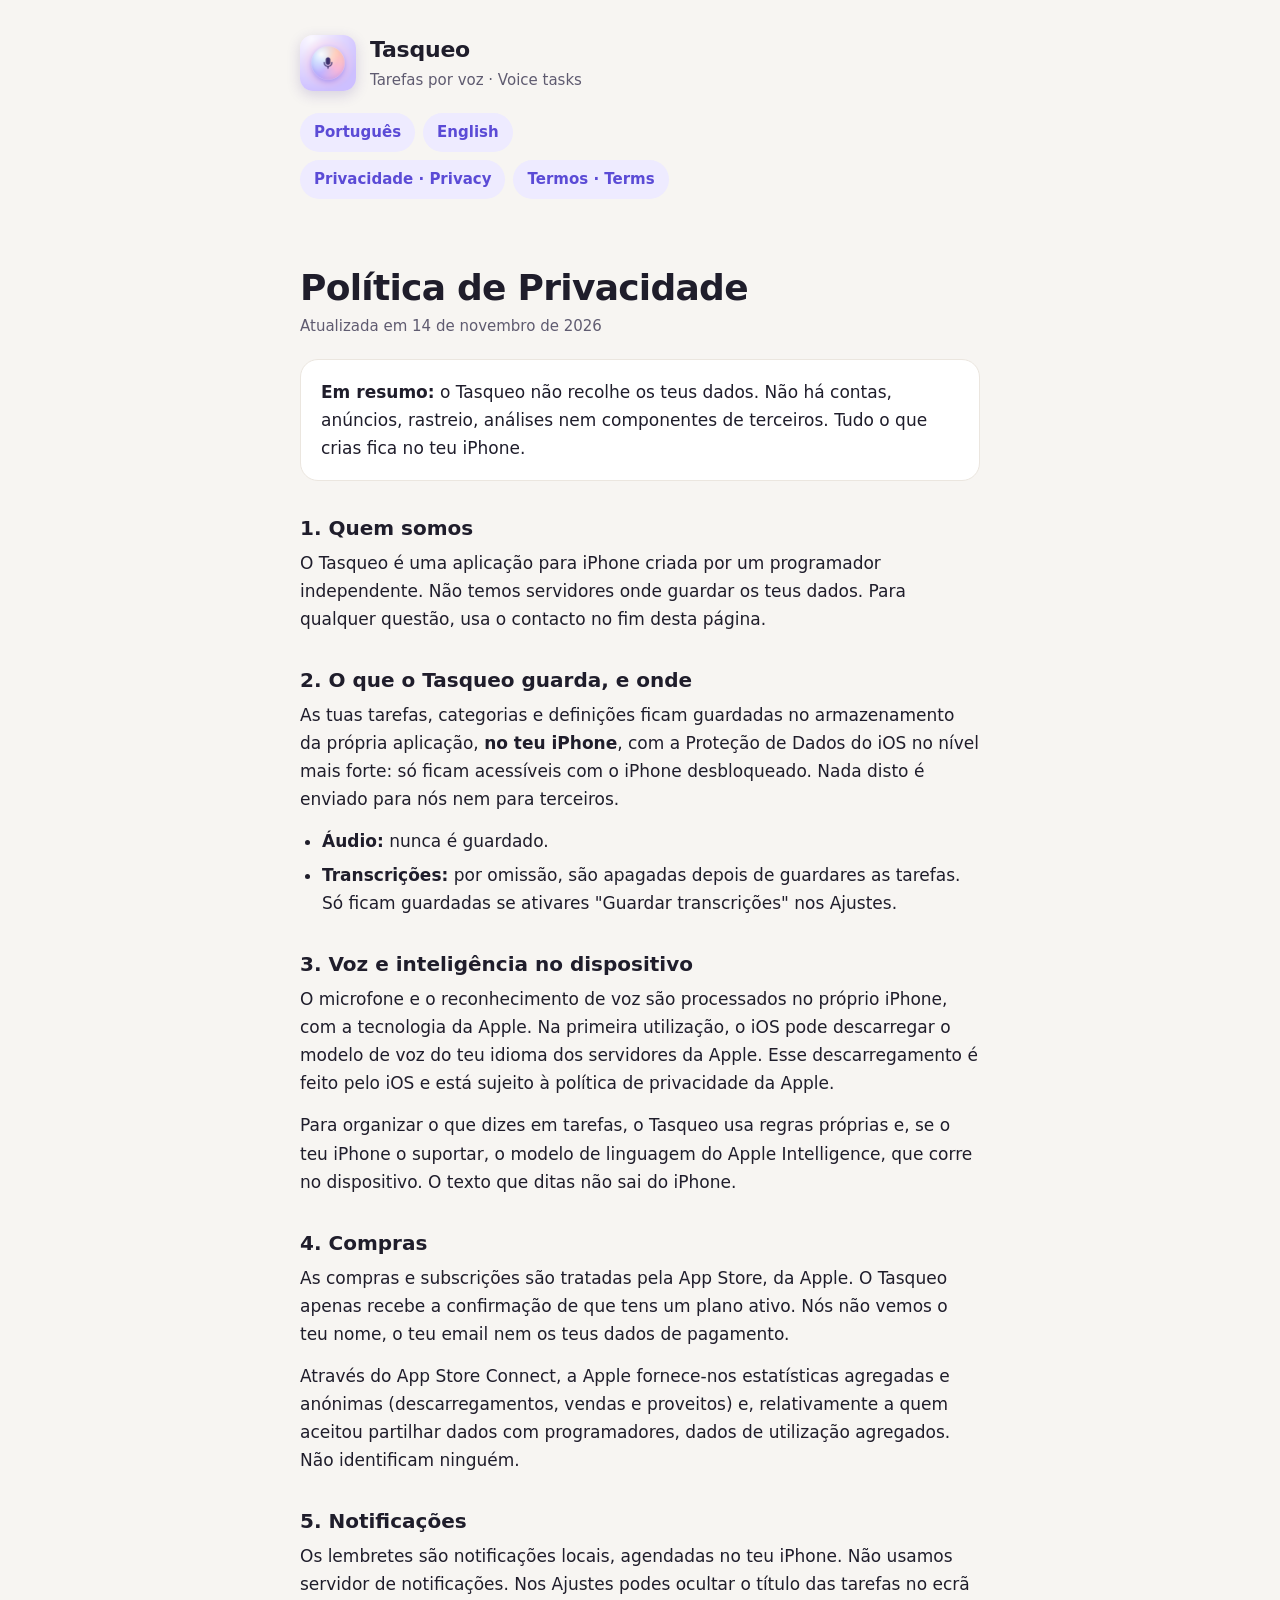
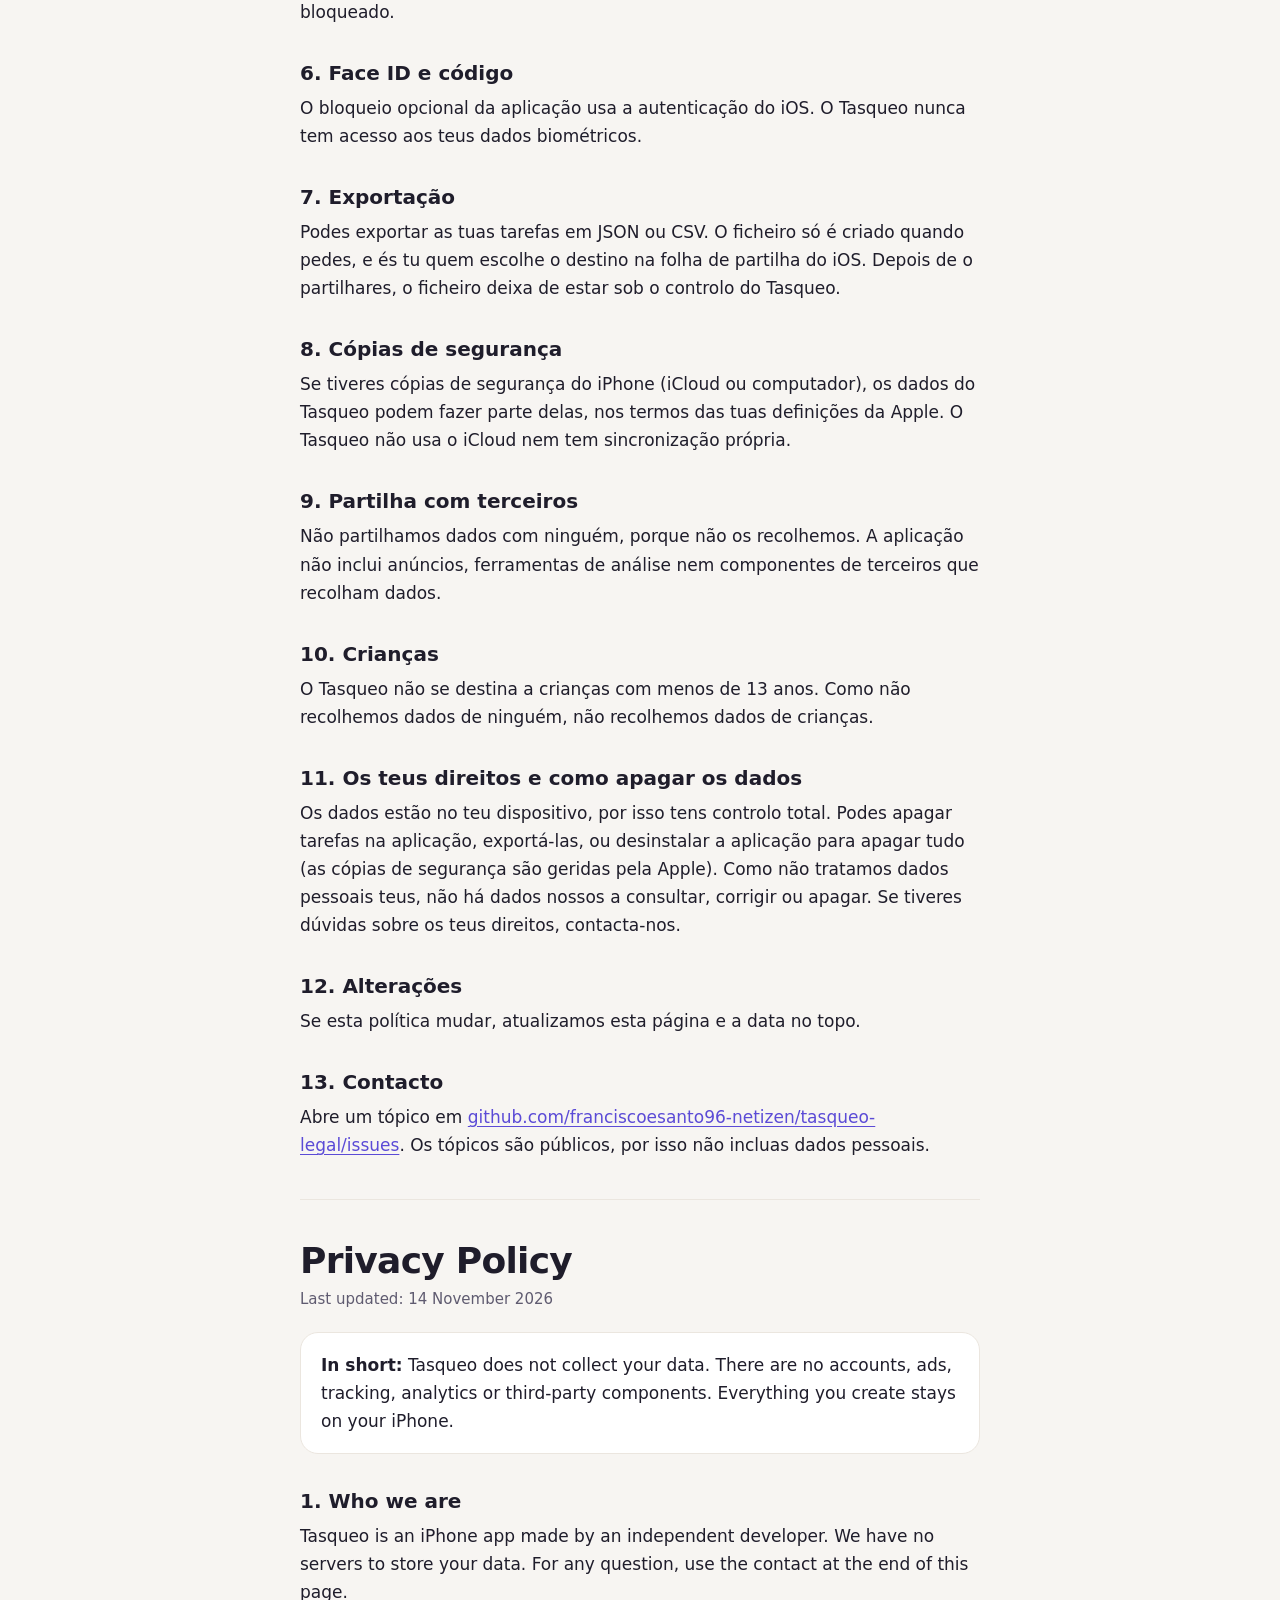
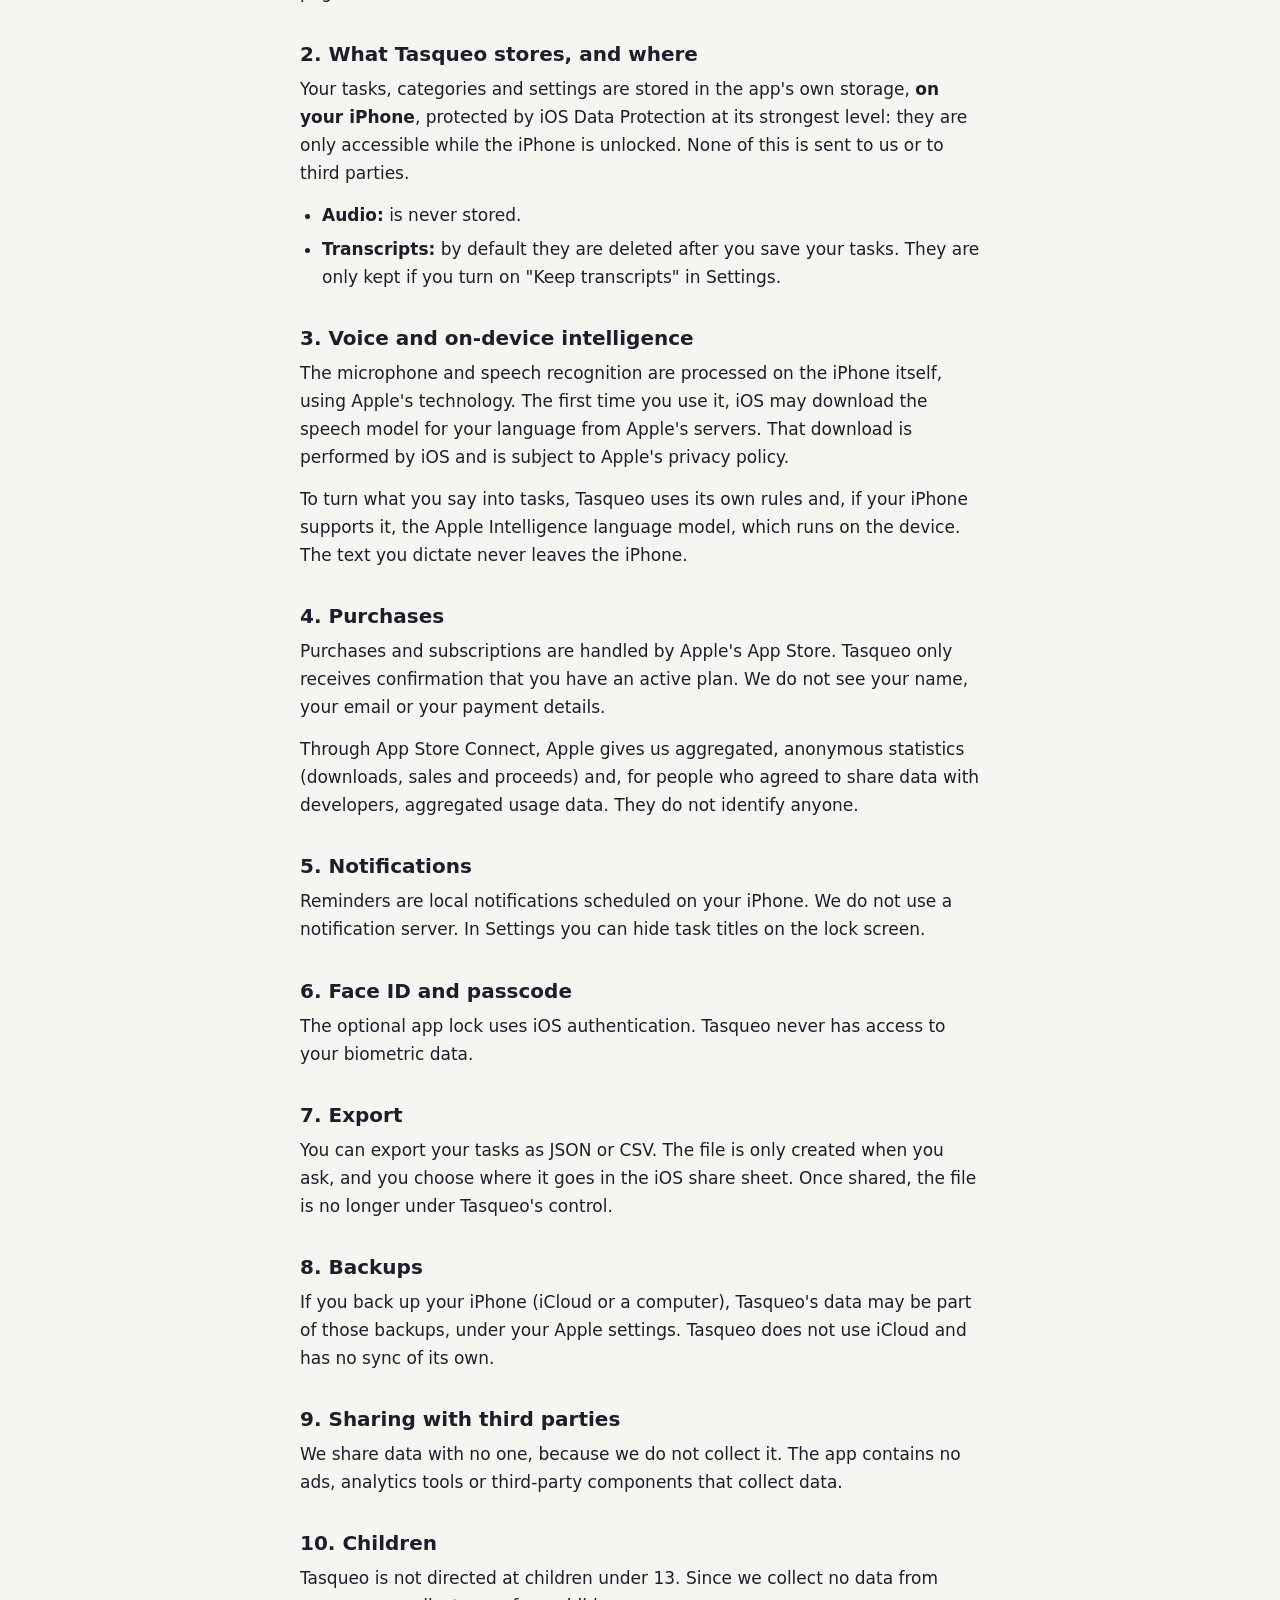
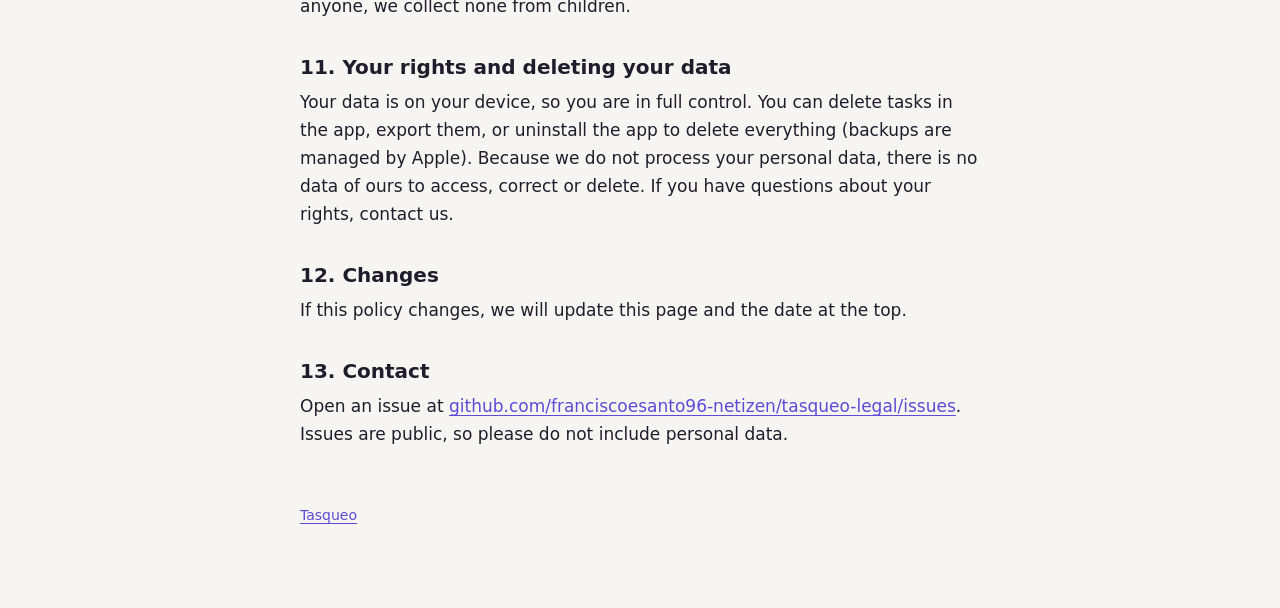
==== privacy.html @ 2ffd13c2 "Páginas legais do Tasqueo: privacidade e termos (pt e en) - privacy.html: política de privacidade fi" ====
<!doctype html>
<html lang="pt-PT">
<head>
<meta charset="utf-8">
<meta name="viewport" content="width=device-width, initial-scale=1, viewport-fit=cover">
<title>Política de Privacidade · Privacy Policy · Tasqueo</title>
<meta name="description" content="Política de Privacidade do Tasqueo. O Tasqueo não recolhe os teus dados: tudo fica no teu iPhone.">
<link rel="icon" href="icon.png">
<link rel="apple-touch-icon" href="apple-touch-icon.png">
<link rel="stylesheet" href="style.css">
</head>
<body>
<div class="wrap">
  <div class="site-head">
    <img src="icon.png" alt="" width="56" height="56">
    <div><div class="name">Tasqueo</div><div class="sub">Tarefas por voz · Voice tasks</div></div>
  </div>
  <nav class="langs" aria-label="Idioma / Language"><a href="#pt" hreflang="pt-PT">Português</a><a href="#en" hreflang="en">English</a></nav>
  <nav class="pages" aria-label="Páginas / Pages"><a href="privacy.html" aria-current="page">Privacidade · Privacy</a><a href="terms.html">Termos · Terms</a></nav>

  <section class="lang" id="pt" lang="pt-PT">
    <h1>Política de Privacidade</h1>
    <p class="updated">Atualizada em 14 de novembro de 2026</p>
    <div class="summary"><p><strong>Em resumo:</strong> o Tasqueo não recolhe os teus dados. Não há contas, anúncios, rastreio, análises nem componentes de terceiros. Tudo o que crias fica no teu iPhone.</p></div>

    <h2>1. Quem somos</h2>
    <p>O Tasqueo é uma aplicação para iPhone criada por um programador independente. Não temos servidores onde guardar os teus dados. Para qualquer questão, usa o contacto no fim desta página.</p>

    <h2>2. O que o Tasqueo guarda, e onde</h2>
    <p>As tuas tarefas, categorias e definições ficam guardadas no armazenamento da própria aplicação, <strong>no teu iPhone</strong>, com a Proteção de Dados do iOS no nível mais forte: só ficam acessíveis com o iPhone desbloqueado. Nada disto é enviado para nós nem para terceiros.</p>
    <ul>
      <li><strong>Áudio:</strong> nunca é guardado.</li>
      <li><strong>Transcrições:</strong> por omissão, são apagadas depois de guardares as tarefas. Só ficam guardadas se ativares "Guardar transcrições" nos Ajustes.</li>
    </ul>

    <h2>3. Voz e inteligência no dispositivo</h2>
    <p>O microfone e o reconhecimento de voz são processados no próprio iPhone, com a tecnologia da Apple. Na primeira utilização, o iOS pode descarregar o modelo de voz do teu idioma dos servidores da Apple. Esse descarregamento é feito pelo iOS e está sujeito à política de privacidade da Apple.</p>
    <p>Para organizar o que dizes em tarefas, o Tasqueo usa regras próprias e, se o teu iPhone o suportar, o modelo de linguagem do Apple Intelligence, que corre no dispositivo. O texto que ditas não sai do iPhone.</p>

    <h2>4. Compras</h2>
    <p>As compras e subscrições são tratadas pela App Store, da Apple. O Tasqueo apenas recebe a confirmação de que tens um plano ativo. Nós não vemos o teu nome, o teu email nem os teus dados de pagamento.</p>
    <p>Através do App Store Connect, a Apple fornece-nos estatísticas agregadas e anónimas (descarregamentos, vendas e proveitos) e, relativamente a quem aceitou partilhar dados com programadores, dados de utilização agregados. Não identificam ninguém.</p>

    <h2>5. Notificações</h2>
    <p>Os lembretes são notificações locais, agendadas no teu iPhone. Não usamos servidor de notificações. Nos Ajustes podes ocultar o título das tarefas no ecrã bloqueado.</p>

    <h2>6. Face ID e código</h2>
    <p>O bloqueio opcional da aplicação usa a autenticação do iOS. O Tasqueo nunca tem acesso aos teus dados biométricos.</p>

    <h2>7. Exportação</h2>
    <p>Podes exportar as tuas tarefas em JSON ou CSV. O ficheiro só é criado quando pedes, e és tu quem escolhe o destino na folha de partilha do iOS. Depois de o partilhares, o ficheiro deixa de estar sob o controlo do Tasqueo.</p>

    <h2>8. Cópias de segurança</h2>
    <p>Se tiveres cópias de segurança do iPhone (iCloud ou computador), os dados do Tasqueo podem fazer parte delas, nos termos das tuas definições da Apple. O Tasqueo não usa o iCloud nem tem sincronização própria.</p>

    <h2>9. Partilha com terceiros</h2>
    <p>Não partilhamos dados com ninguém, porque não os recolhemos. A aplicação não inclui anúncios, ferramentas de análise nem componentes de terceiros que recolham dados.</p>

    <h2>10. Crianças</h2>
    <p>O Tasqueo não se destina a crianças com menos de 13 anos. Como não recolhemos dados de ninguém, não recolhemos dados de crianças.</p>

    <h2>11. Os teus direitos e como apagar os dados</h2>
    <p>Os dados estão no teu dispositivo, por isso tens controlo total. Podes apagar tarefas na aplicação, exportá-las, ou desinstalar a aplicação para apagar tudo (as cópias de segurança são geridas pela Apple). Como não tratamos dados pessoais teus, não há dados nossos a consultar, corrigir ou apagar. Se tiveres dúvidas sobre os teus direitos, contacta-nos.</p>

    <h2>12. Alterações</h2>
    <p>Se esta política mudar, atualizamos esta página e a data no topo.</p>

    <h2>13. Contacto</h2>
    <p>Abre um tópico em <a href="https://github.com/franciscoesanto96-netizen/tasqueo-legal/issues">github.com/franciscoesanto96-netizen/tasqueo-legal/issues</a>. Os tópicos são públicos, por isso não incluas dados pessoais.</p>
  </section>

  <section class="lang" id="en" lang="en">
    <h1>Privacy Policy</h1>
    <p class="updated">Last updated: 14 November 2026</p>
    <div class="summary"><p><strong>In short:</strong> Tasqueo does not collect your data. There are no accounts, ads, tracking, analytics or third-party components. Everything you create stays on your iPhone.</p></div>

    <h2>1. Who we are</h2>
    <p>Tasqueo is an iPhone app made by an independent developer. We have no servers to store your data. For any question, use the contact at the end of this page.</p>

    <h2>2. What Tasqueo stores, and where</h2>
    <p>Your tasks, categories and settings are stored in the app's own storage, <strong>on your iPhone</strong>, protected by iOS Data Protection at its strongest level: they are only accessible while the iPhone is unlocked. None of this is sent to us or to third parties.</p>
    <ul>
      <li><strong>Audio:</strong> is never stored.</li>
      <li><strong>Transcripts:</strong> by default they are deleted after you save your tasks. They are only kept if you turn on "Keep transcripts" in Settings.</li>
    </ul>

    <h2>3. Voice and on-device intelligence</h2>
    <p>The microphone and speech recognition are processed on the iPhone itself, using Apple's technology. The first time you use it, iOS may download the speech model for your language from Apple's servers. That download is performed by iOS and is subject to Apple's privacy policy.</p>
    <p>To turn what you say into tasks, Tasqueo uses its own rules and, if your iPhone supports it, the Apple Intelligence language model, which runs on the device. The text you dictate never leaves the iPhone.</p>

    <h2>4. Purchases</h2>
    <p>Purchases and subscriptions are handled by Apple's App Store. Tasqueo only receives confirmation that you have an active plan. We do not see your name, your email or your payment details.</p>
    <p>Through App Store Connect, Apple gives us aggregated, anonymous statistics (downloads, sales and proceeds) and, for people who agreed to share data with developers, aggregated usage data. They do not identify anyone.</p>

    <h2>5. Notifications</h2>
    <p>Reminders are local notifications scheduled on your iPhone. We do not use a notification server. In Settings you can hide task titles on the lock screen.</p>

    <h2>6. Face ID and passcode</h2>
    <p>The optional app lock uses iOS authentication. Tasqueo never has access to your biometric data.</p>

    <h2>7. Export</h2>
    <p>You can export your tasks as JSON or CSV. The file is only created when you ask, and you choose where it goes in the iOS share sheet. Once shared, the file is no longer under Tasqueo's control.</p>

    <h2>8. Backups</h2>
    <p>If you back up your iPhone (iCloud or a computer), Tasqueo's data may be part of those backups, under your Apple settings. Tasqueo does not use iCloud and has no sync of its own.</p>

    <h2>9. Sharing with third parties</h2>
    <p>We share data with no one, because we do not collect it. The app contains no ads, analytics tools or third-party components that collect data.</p>

    <h2>10. Children</h2>
    <p>Tasqueo is not directed at children under 13. Since we collect no data from anyone, we collect none from children.</p>

    <h2>11. Your rights and deleting your data</h2>
    <p>Your data is on your device, so you are in full control. You can delete tasks in the app, export them, or uninstall the app to delete everything (backups are managed by Apple). Because we do not process your personal data, there is no data of ours to access, correct or delete. If you have questions about your rights, contact us.</p>

    <h2>12. Changes</h2>
    <p>If this policy changes, we will update this page and the date at the top.</p>

    <h2>13. Contact</h2>
    <p>Open an issue at <a href="https://github.com/franciscoesanto96-netizen/tasqueo-legal/issues">github.com/franciscoesanto96-netizen/tasqueo-legal/issues</a>. Issues are public, so please do not include personal data.</p>
  </section>

  <footer><a href="./">Tasqueo</a></footer>
</div>
</body>
</html>
---- style.css ----
/* Páginas legais do Tasqueo: uma coluna de leitura, papel claro, lilás como acento (como a app). */
:root {
  --bg: #F7F5F2;
  --surface: #FFFFFF;
  --ink: #1F1D2B;
  --ink2: #5F5B70;
  --line: #EBE6DF;
  --accent: #5B4BD6;
  --soft: #EEEBFF;
  color-scheme: light;
}
@media (prefers-color-scheme: dark) {
  :root {
    --bg: #121217;
    --surface: #1C1C24;
    --ink: #F3F2F7;
    --ink2: #B4B1C2;
    --line: #30303B;
    --accent: #A99BFF;
    --soft: #2B2747;
    color-scheme: dark;
  }
}

* { box-sizing: border-box; }
body {
  margin: 0;
  background: var(--bg);
  color: var(--ink);
  font: 17px/1.65 -apple-system, BlinkMacSystemFont, "SF Pro Text", "Segoe UI", Roboto, system-ui, sans-serif;
  -webkit-text-size-adjust: 100%;
}
.wrap {
  max-width: 720px;
  margin: 0 auto;
  padding: 32px max(20px, env(safe-area-inset-right, 0px)) 80px max(20px, env(safe-area-inset-left, 0px));
}
a { color: var(--accent); text-underline-offset: 3px; }
a:focus-visible { outline: 3px solid var(--accent); outline-offset: 3px; border-radius: 4px; }

.site-head { display: flex; align-items: center; gap: 14px; margin-bottom: 8px; }
.site-head img { width: 56px; height: 56px; border-radius: 13px; flex: none; box-shadow: 0 4px 14px rgba(60, 40, 140, .18); }
.site-head .name { font-size: 22px; font-weight: 800; letter-spacing: -.01em; }
.site-head .sub { color: var(--ink2); font-size: 15px; }

nav.langs { display: flex; gap: 8px; flex-wrap: wrap; margin: 20px 0 8px; }
nav.langs a, nav.pages a {
  text-decoration: none; font-weight: 700; font-size: 15px;
  padding: 7px 14px; border-radius: 999px; background: var(--soft); color: var(--accent);
}
nav.pages { display: flex; gap: 8px; flex-wrap: wrap; margin: 4px 0 28px; }

h1 { font-size: clamp(28px, 6vw, 36px); line-height: 1.15; letter-spacing: -.02em; margin: 28px 0 6px; text-wrap: balance; }
h2 { font-size: 20px; line-height: 1.3; margin: 34px 0 8px; text-wrap: balance; }
p, ul { margin: 0 0 14px; }
ul { padding-left: 22px; }
li { margin-bottom: 6px; }
.updated { color: var(--ink2); font-size: 15px; margin-bottom: 20px; }
.summary {
  background: var(--surface); border: 1px solid var(--line); border-radius: 18px;
  padding: 18px 20px; margin: 18px 0 8px;
}
.summary p { margin: 0; }
section.lang { padding-top: 12px; border-top: 1px solid var(--line); margin-top: 40px; }
section.lang:first-of-type { border-top: 0; margin-top: 0; }
footer { margin-top: 56px; color: var(--ink2); font-size: 14px; }
code { font: .9em ui-monospace, SFMono-Regular, Menlo, Consolas, monospace; background: var(--soft); padding: 1px 6px; border-radius: 6px; }
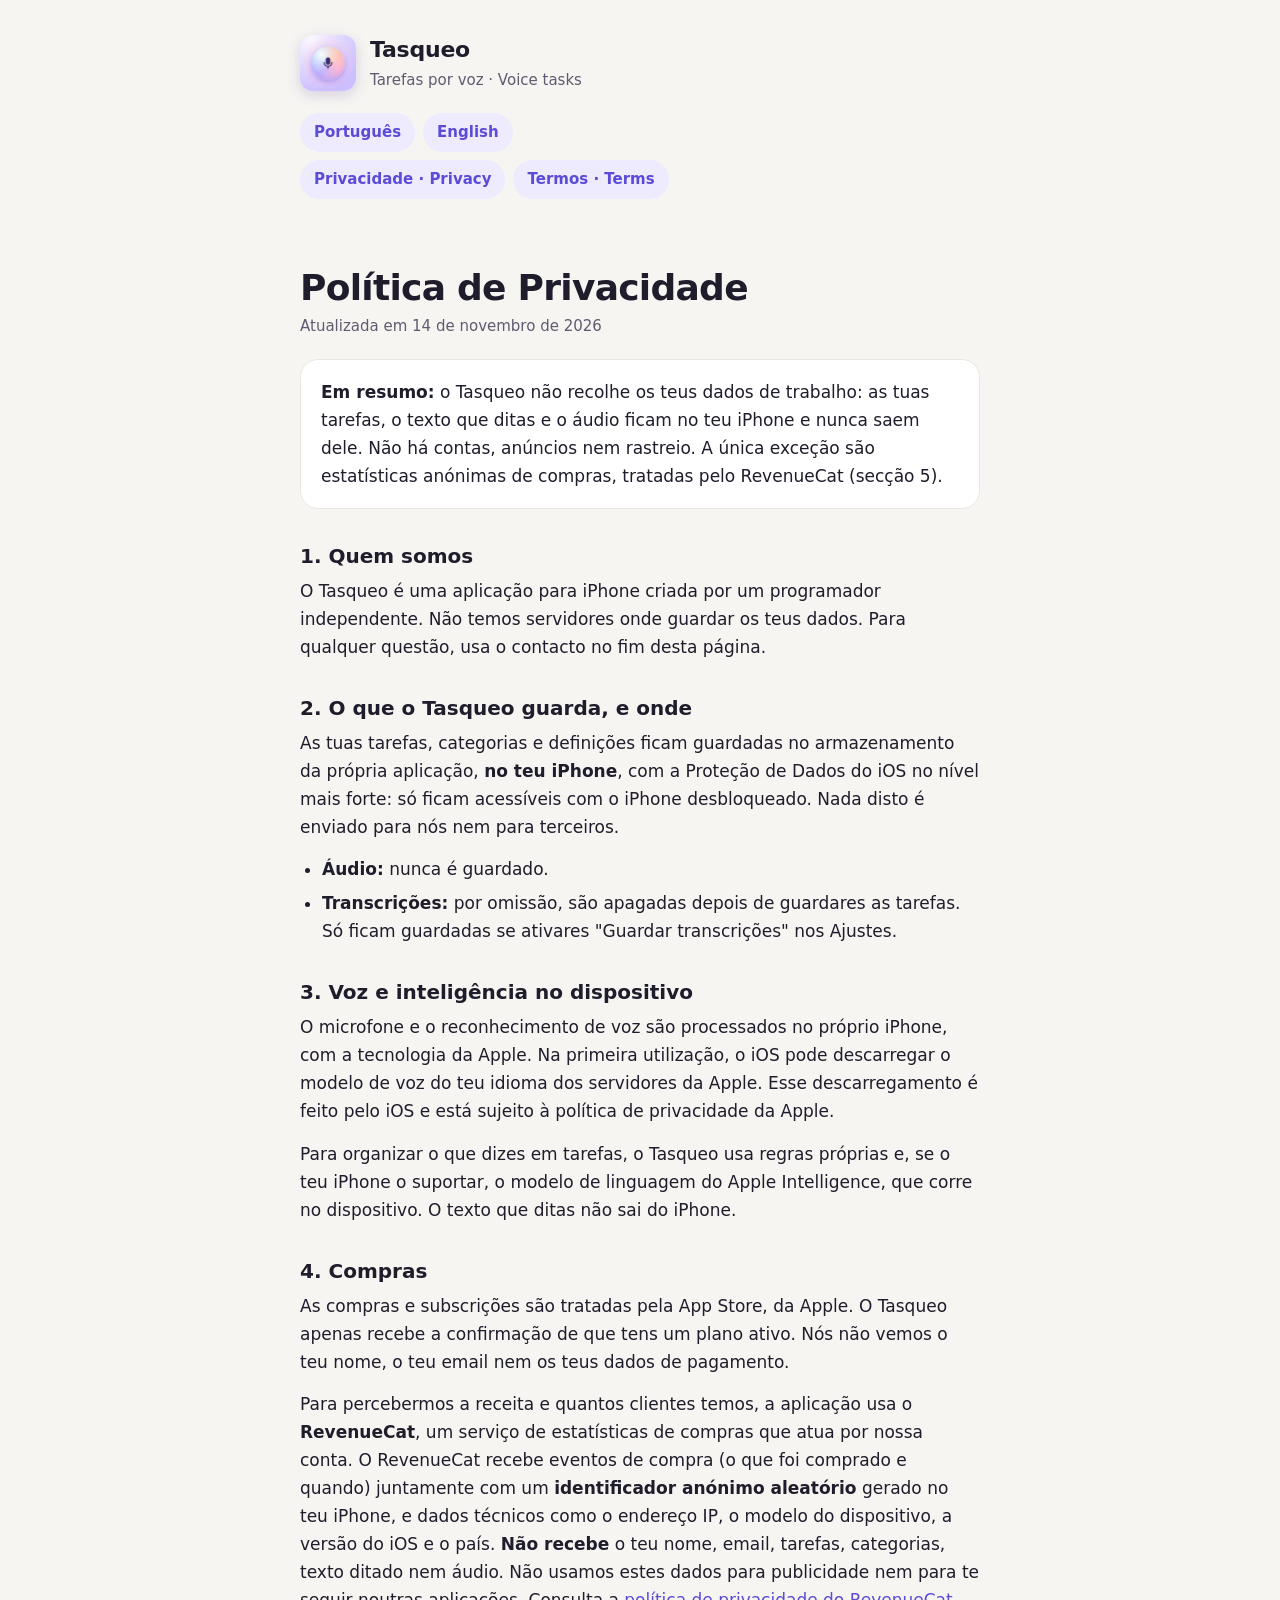
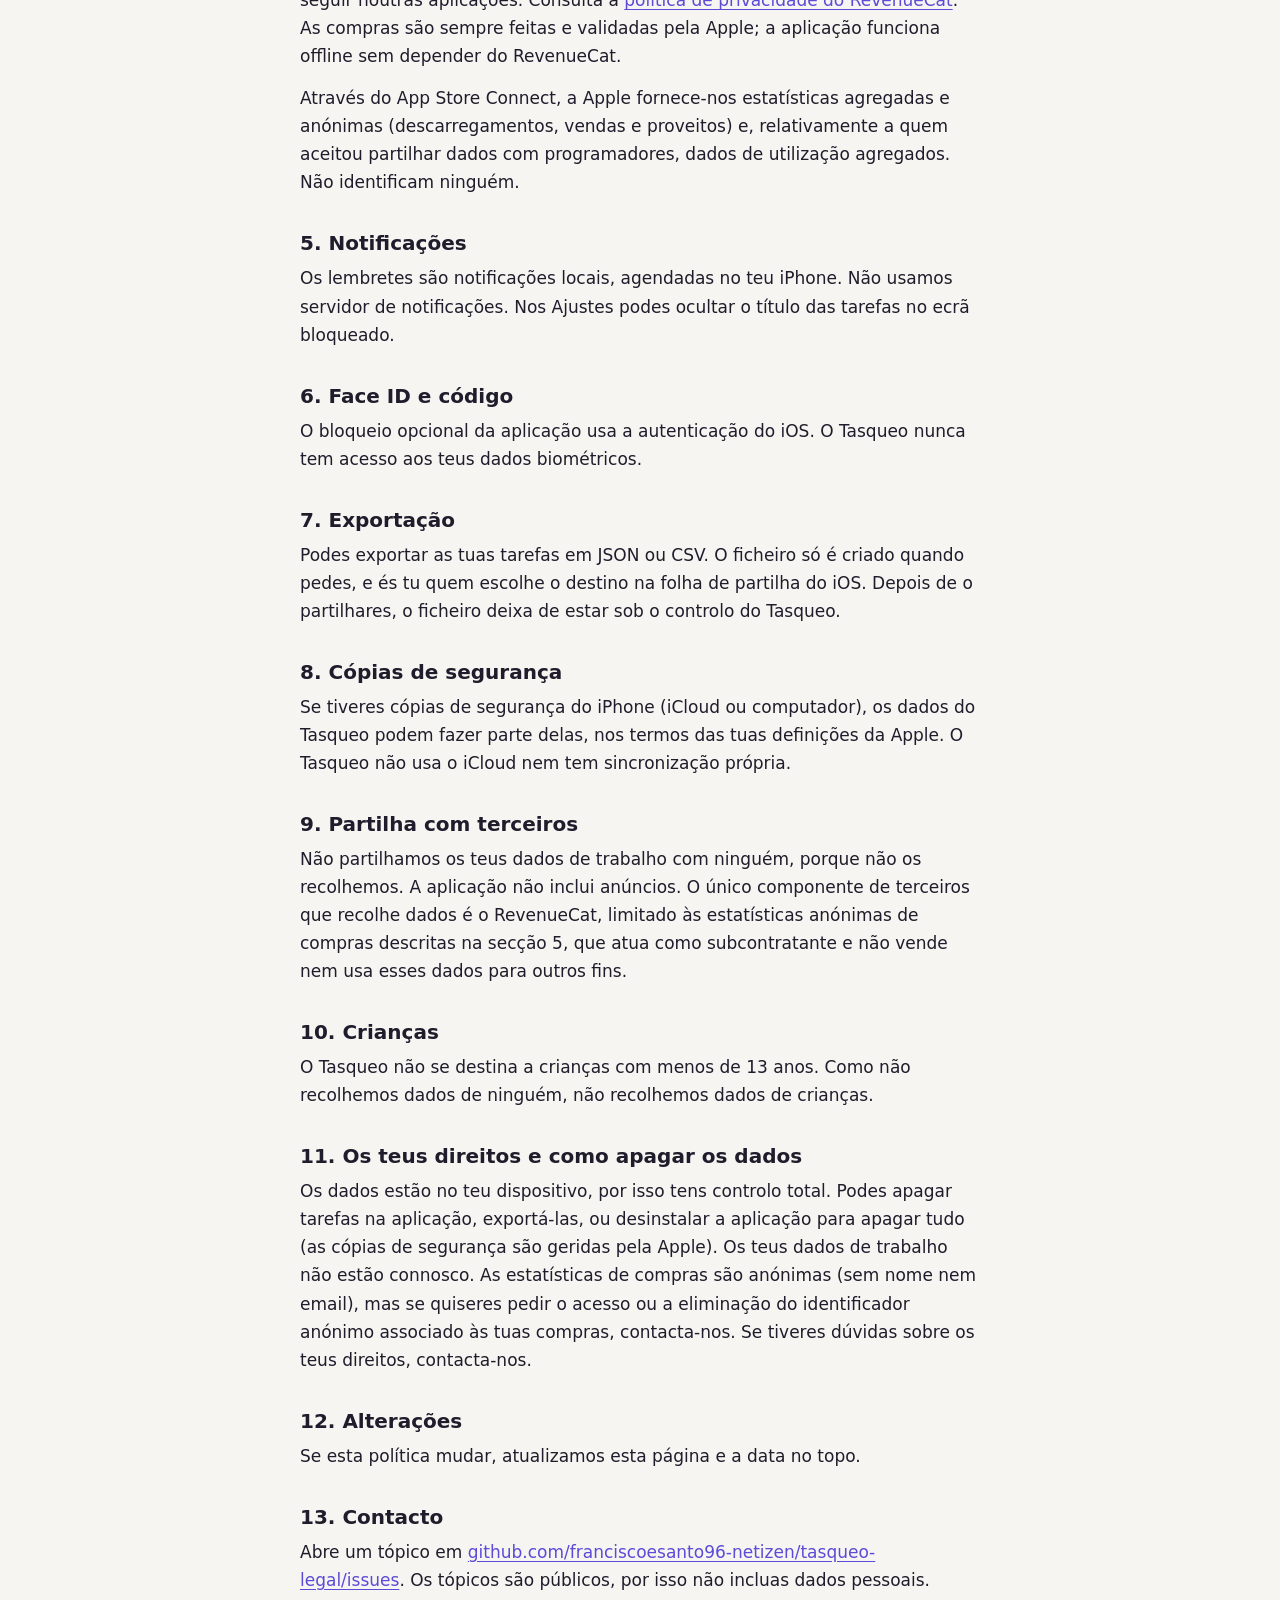
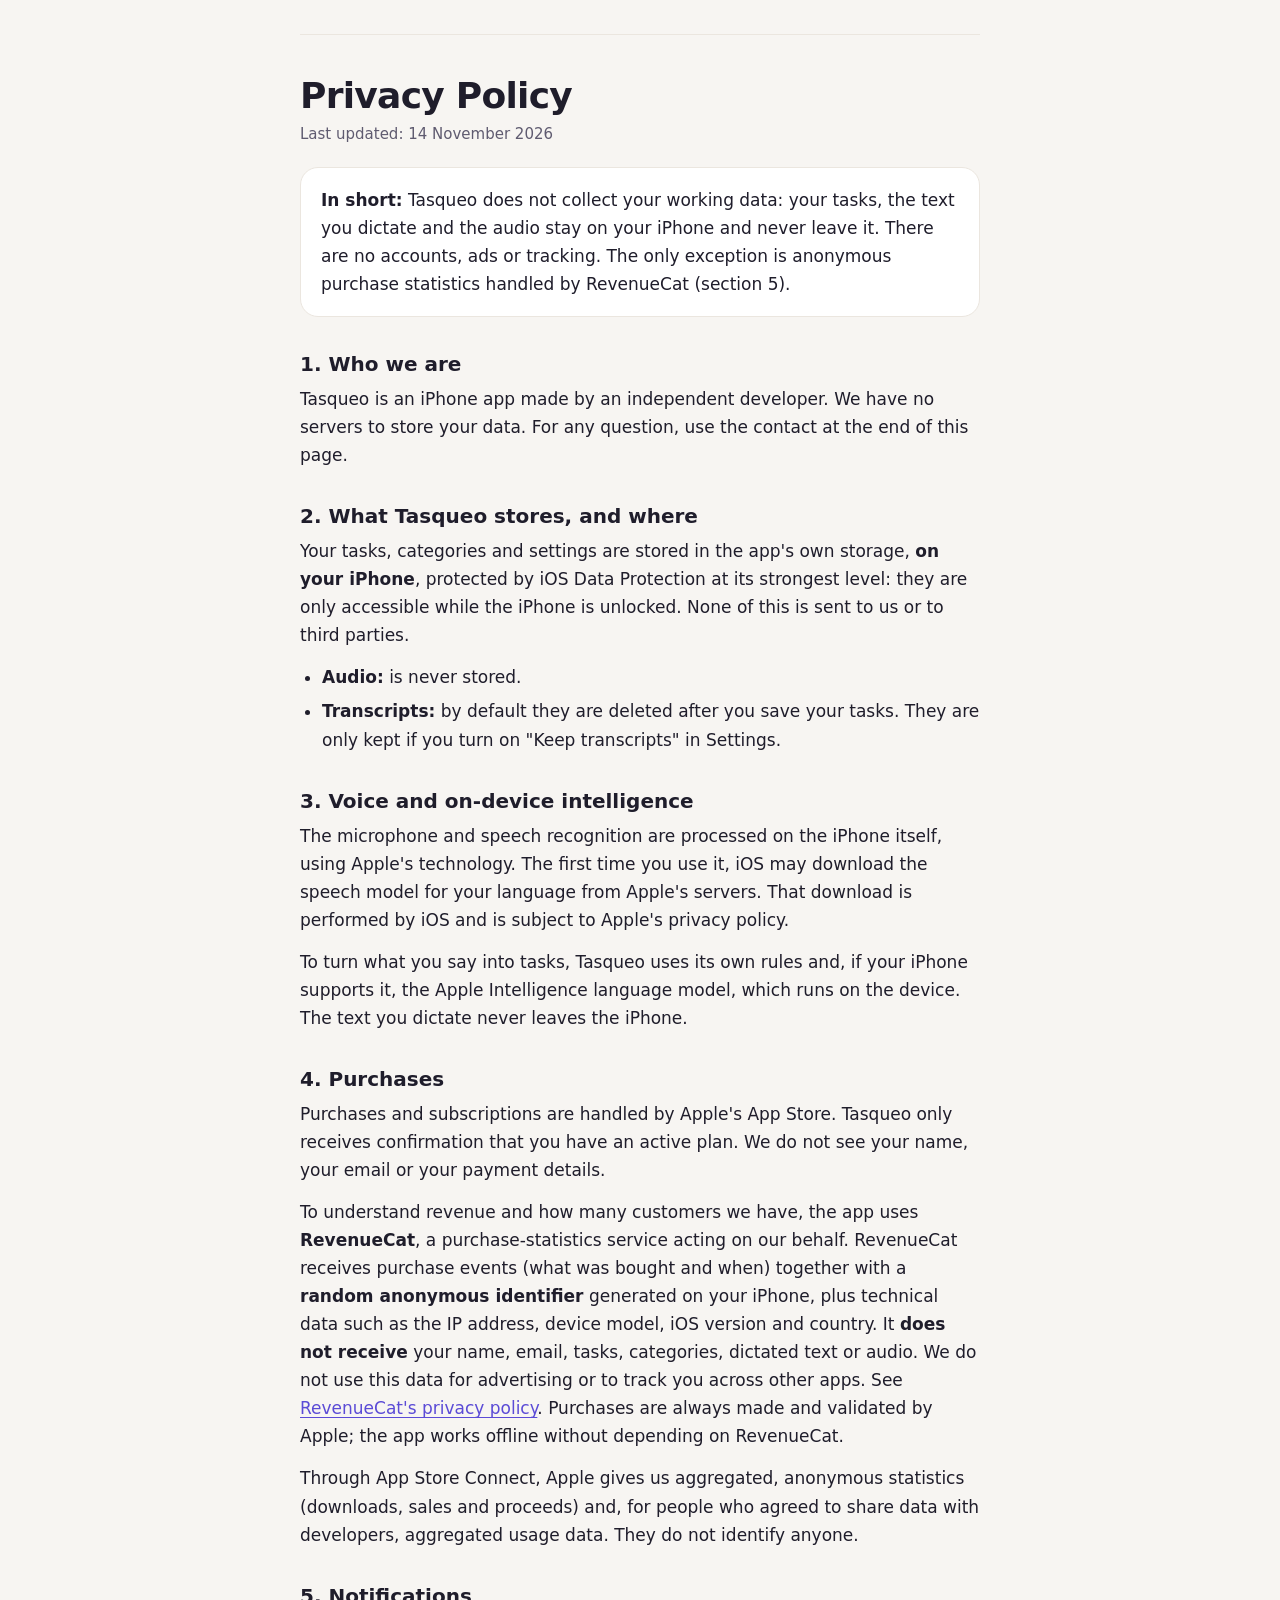
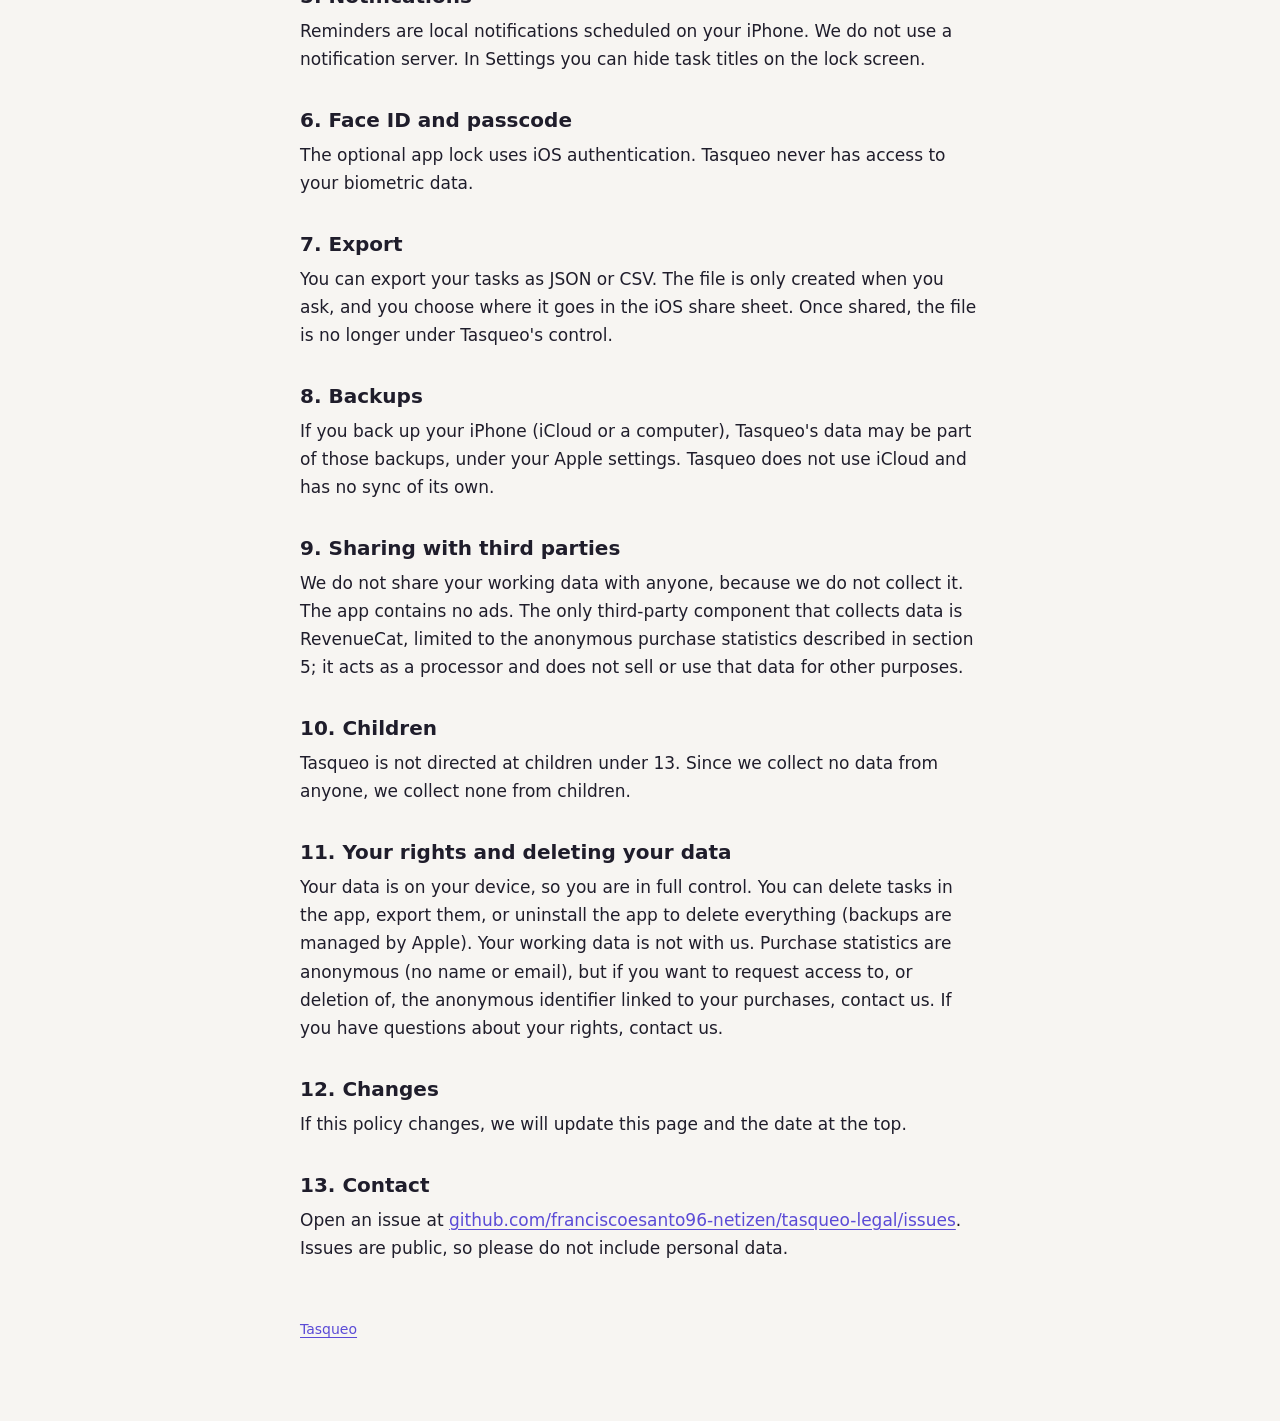
==== commit 5cc8f725: "Política de privacidade: RevenueCat (estatísticas anónimas de compras) Co-Authored-By: Claude Sonnet" ====
--- a/privacy.html
+++ b/privacy.html
@@ -21,7 +21,7 @@
   <section class="lang" id="pt" lang="pt-PT">
     <h1>Política de Privacidade</h1>
     <p class="updated">Atualizada em 14 de novembro de 2026</p>
-    <div class="summary"><p><strong>Em resumo:</strong> o Tasqueo não recolhe os teus dados. Não há contas, anúncios, rastreio, análises nem componentes de terceiros. Tudo o que crias fica no teu iPhone.</p></div>
+    <div class="summary"><p><strong>Em resumo:</strong> o Tasqueo não recolhe os teus dados de trabalho: as tuas tarefas, o texto que ditas e o áudio ficam no teu iPhone e nunca saem dele. Não há contas, anúncios nem rastreio. A única exceção são estatísticas anónimas de compras, tratadas pelo RevenueCat (secção 5).</p></div>
 
     <h2>1. Quem somos</h2>
     <p>O Tasqueo é uma aplicação para iPhone criada por um programador independente. Não temos servidores onde guardar os teus dados. Para qualquer questão, usa o contacto no fim desta página.</p>
@@ -39,6 +39,7 @@
 
     <h2>4. Compras</h2>
     <p>As compras e subscrições são tratadas pela App Store, da Apple. O Tasqueo apenas recebe a confirmação de que tens um plano ativo. Nós não vemos o teu nome, o teu email nem os teus dados de pagamento.</p>
+    <p>Para percebermos a receita e quantos clientes temos, a aplicação usa o <strong>RevenueCat</strong>, um serviço de estatísticas de compras que atua por nossa conta. O RevenueCat recebe eventos de compra (o que foi comprado e quando) juntamente com um <strong>identificador anónimo aleatório</strong> gerado no teu iPhone, e dados técnicos como o endereço IP, o modelo do dispositivo, a versão do iOS e o país. <strong>Não recebe</strong> o teu nome, email, tarefas, categorias, texto ditado nem áudio. Não usamos estes dados para publicidade nem para te seguir noutras aplicações. Consulta a <a href="https://www.revenuecat.com/privacy">política de privacidade do RevenueCat</a>. As compras são sempre feitas e validadas pela Apple; a aplicação funciona offline sem depender do RevenueCat.</p>
     <p>Através do App Store Connect, a Apple fornece-nos estatísticas agregadas e anónimas (descarregamentos, vendas e proveitos) e, relativamente a quem aceitou partilhar dados com programadores, dados de utilização agregados. Não identificam ninguém.</p>
 
     <h2>5. Notificações</h2>
@@ -54,13 +55,13 @@
     <p>Se tiveres cópias de segurança do iPhone (iCloud ou computador), os dados do Tasqueo podem fazer parte delas, nos termos das tuas definições da Apple. O Tasqueo não usa o iCloud nem tem sincronização própria.</p>
 
     <h2>9. Partilha com terceiros</h2>
-    <p>Não partilhamos dados com ninguém, porque não os recolhemos. A aplicação não inclui anúncios, ferramentas de análise nem componentes de terceiros que recolham dados.</p>
+    <p>Não partilhamos os teus dados de trabalho com ninguém, porque não os recolhemos. A aplicação não inclui anúncios. O único componente de terceiros que recolhe dados é o RevenueCat, limitado às estatísticas anónimas de compras descritas na secção 5, que atua como subcontratante e não vende nem usa esses dados para outros fins.</p>
 
     <h2>10. Crianças</h2>
     <p>O Tasqueo não se destina a crianças com menos de 13 anos. Como não recolhemos dados de ninguém, não recolhemos dados de crianças.</p>
 
     <h2>11. Os teus direitos e como apagar os dados</h2>
-    <p>Os dados estão no teu dispositivo, por isso tens controlo total. Podes apagar tarefas na aplicação, exportá-las, ou desinstalar a aplicação para apagar tudo (as cópias de segurança são geridas pela Apple). Como não tratamos dados pessoais teus, não há dados nossos a consultar, corrigir ou apagar. Se tiveres dúvidas sobre os teus direitos, contacta-nos.</p>
+    <p>Os dados estão no teu dispositivo, por isso tens controlo total. Podes apagar tarefas na aplicação, exportá-las, ou desinstalar a aplicação para apagar tudo (as cópias de segurança são geridas pela Apple). Os teus dados de trabalho não estão connosco. As estatísticas de compras são anónimas (sem nome nem email), mas se quiseres pedir o acesso ou a eliminação do identificador anónimo associado às tuas compras, contacta-nos. Se tiveres dúvidas sobre os teus direitos, contacta-nos.</p>
 
     <h2>12. Alterações</h2>
     <p>Se esta política mudar, atualizamos esta página e a data no topo.</p>
@@ -72,7 +73,7 @@
   <section class="lang" id="en" lang="en">
     <h1>Privacy Policy</h1>
     <p class="updated">Last updated: 14 November 2026</p>
-    <div class="summary"><p><strong>In short:</strong> Tasqueo does not collect your data. There are no accounts, ads, tracking, analytics or third-party components. Everything you create stays on your iPhone.</p></div>
+    <div class="summary"><p><strong>In short:</strong> Tasqueo does not collect your working data: your tasks, the text you dictate and the audio stay on your iPhone and never leave it. There are no accounts, ads or tracking. The only exception is anonymous purchase statistics handled by RevenueCat (section 5).</p></div>
 
     <h2>1. Who we are</h2>
     <p>Tasqueo is an iPhone app made by an independent developer. We have no servers to store your data. For any question, use the contact at the end of this page.</p>
@@ -90,6 +91,7 @@
 
     <h2>4. Purchases</h2>
     <p>Purchases and subscriptions are handled by Apple's App Store. Tasqueo only receives confirmation that you have an active plan. We do not see your name, your email or your payment details.</p>
+    <p>To understand revenue and how many customers we have, the app uses <strong>RevenueCat</strong>, a purchase-statistics service acting on our behalf. RevenueCat receives purchase events (what was bought and when) together with a <strong>random anonymous identifier</strong> generated on your iPhone, plus technical data such as the IP address, device model, iOS version and country. It <strong>does not receive</strong> your name, email, tasks, categories, dictated text or audio. We do not use this data for advertising or to track you across other apps. See <a href="https://www.revenuecat.com/privacy">RevenueCat's privacy policy</a>. Purchases are always made and validated by Apple; the app works offline without depending on RevenueCat.</p>
     <p>Through App Store Connect, Apple gives us aggregated, anonymous statistics (downloads, sales and proceeds) and, for people who agreed to share data with developers, aggregated usage data. They do not identify anyone.</p>
 
     <h2>5. Notifications</h2>
@@ -105,13 +107,13 @@
     <p>If you back up your iPhone (iCloud or a computer), Tasqueo's data may be part of those backups, under your Apple settings. Tasqueo does not use iCloud and has no sync of its own.</p>
 
     <h2>9. Sharing with third parties</h2>
-    <p>We share data with no one, because we do not collect it. The app contains no ads, analytics tools or third-party components that collect data.</p>
+    <p>We do not share your working data with anyone, because we do not collect it. The app contains no ads. The only third-party component that collects data is RevenueCat, limited to the anonymous purchase statistics described in section 5; it acts as a processor and does not sell or use that data for other purposes.</p>
 
     <h2>10. Children</h2>
     <p>Tasqueo is not directed at children under 13. Since we collect no data from anyone, we collect none from children.</p>
 
     <h2>11. Your rights and deleting your data</h2>
-    <p>Your data is on your device, so you are in full control. You can delete tasks in the app, export them, or uninstall the app to delete everything (backups are managed by Apple). Because we do not process your personal data, there is no data of ours to access, correct or delete. If you have questions about your rights, contact us.</p>
+    <p>Your data is on your device, so you are in full control. You can delete tasks in the app, export them, or uninstall the app to delete everything (backups are managed by Apple). Your working data is not with us. Purchase statistics are anonymous (no name or email), but if you want to request access to, or deletion of, the anonymous identifier linked to your purchases, contact us. If you have questions about your rights, contact us.</p>
 
     <h2>12. Changes</h2>
     <p>If this policy changes, we will update this page and the date at the top.</p>
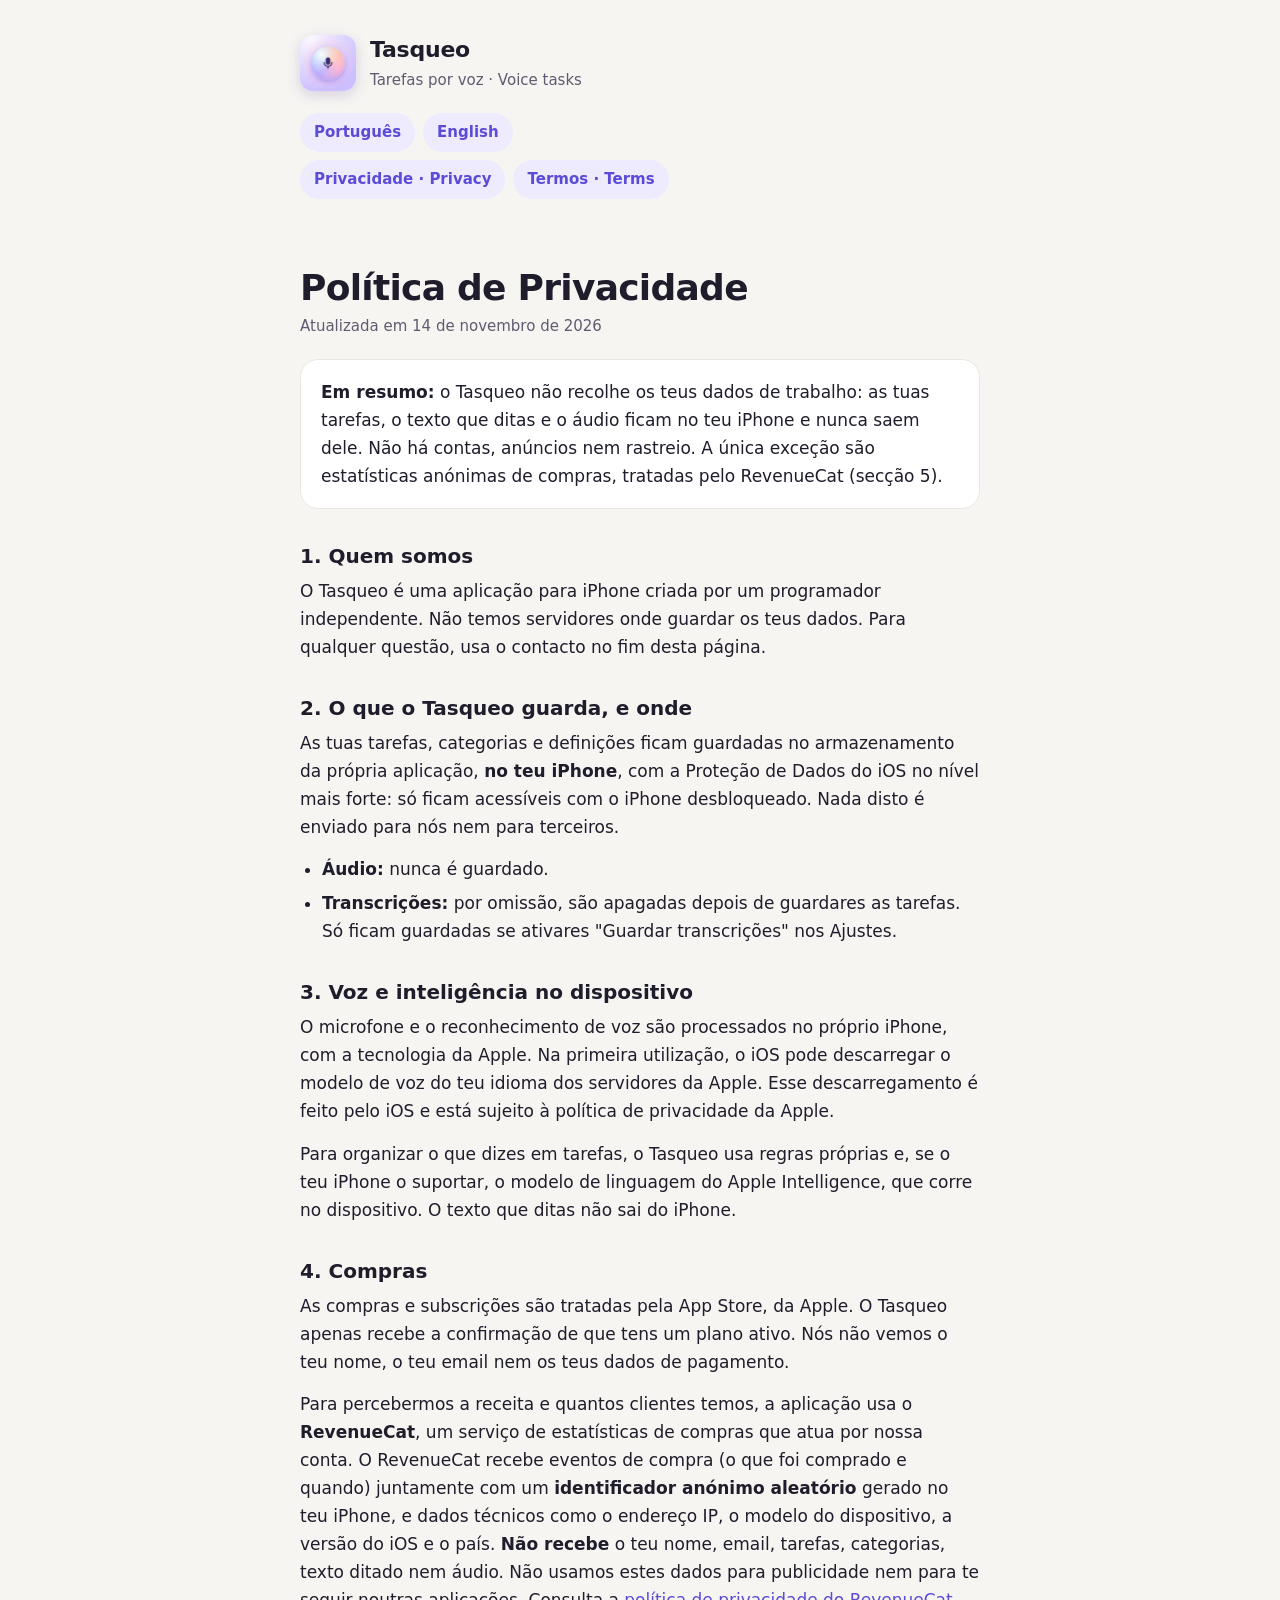
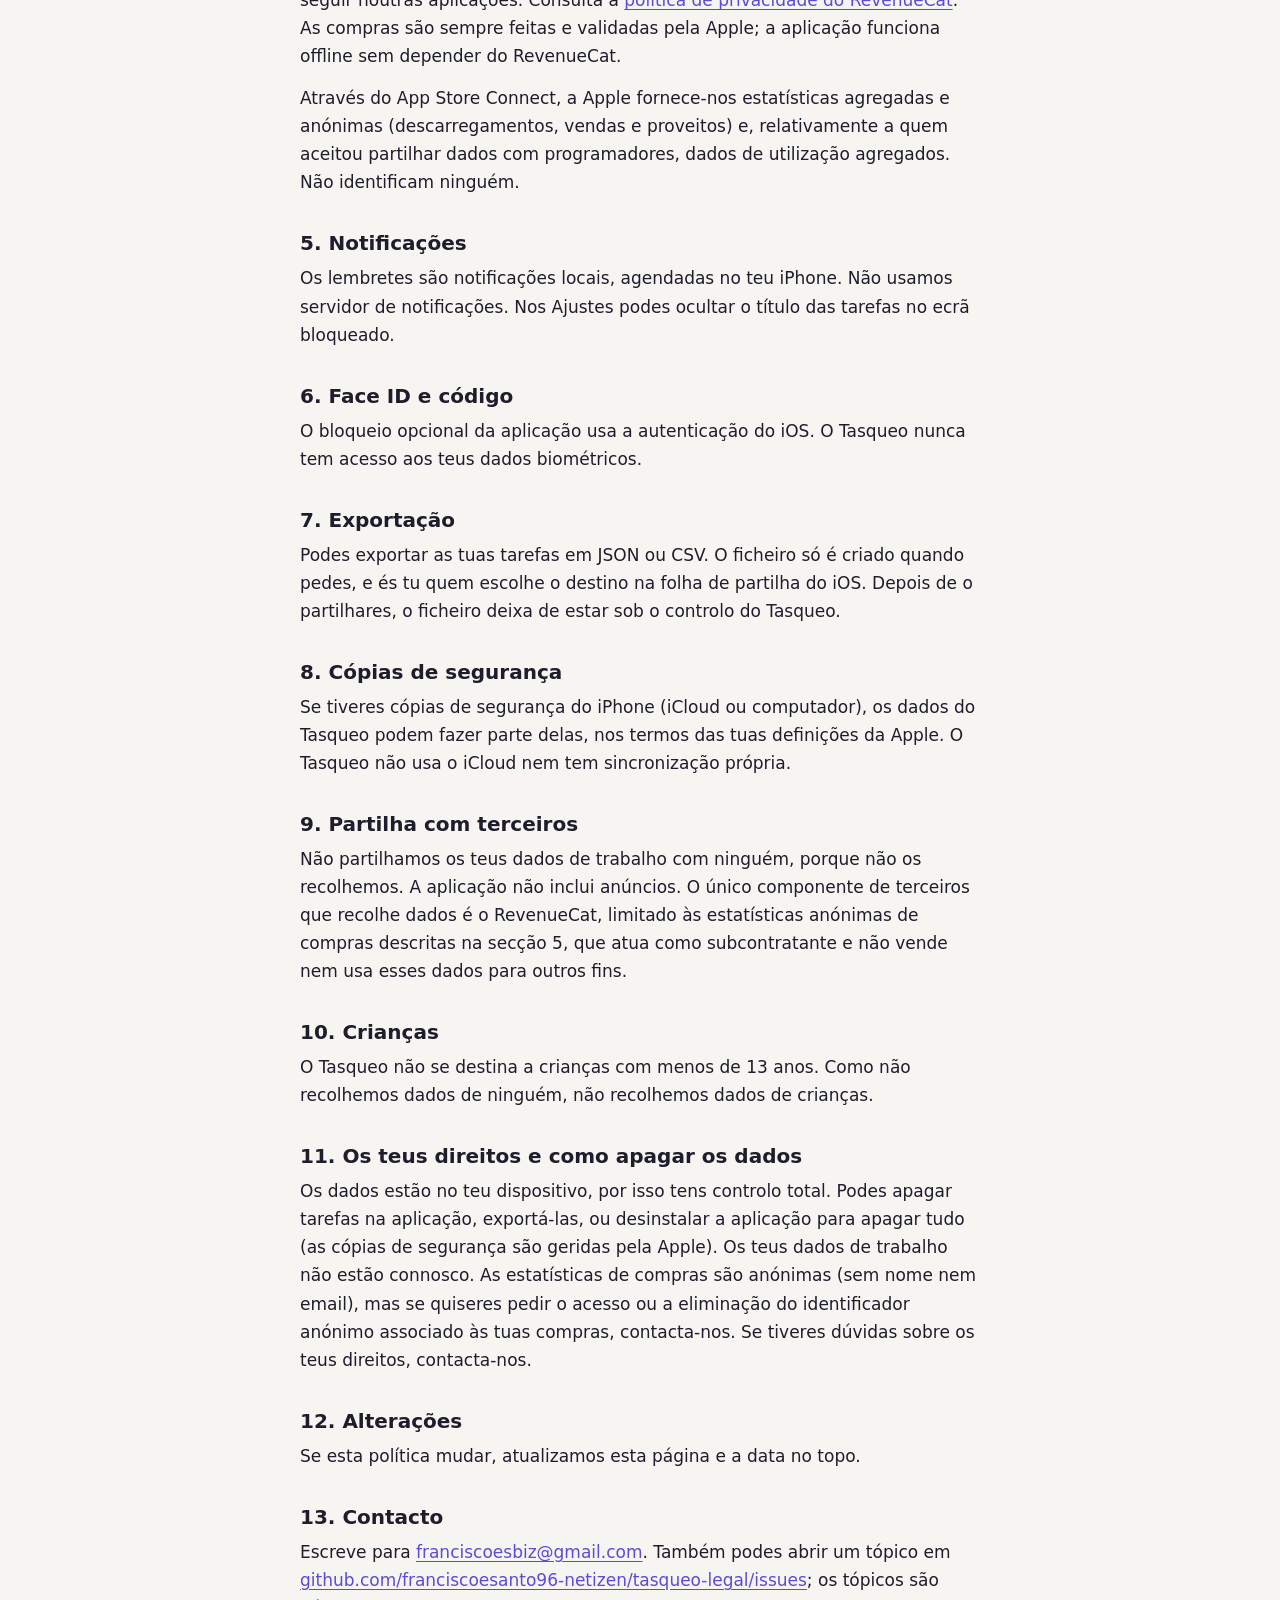
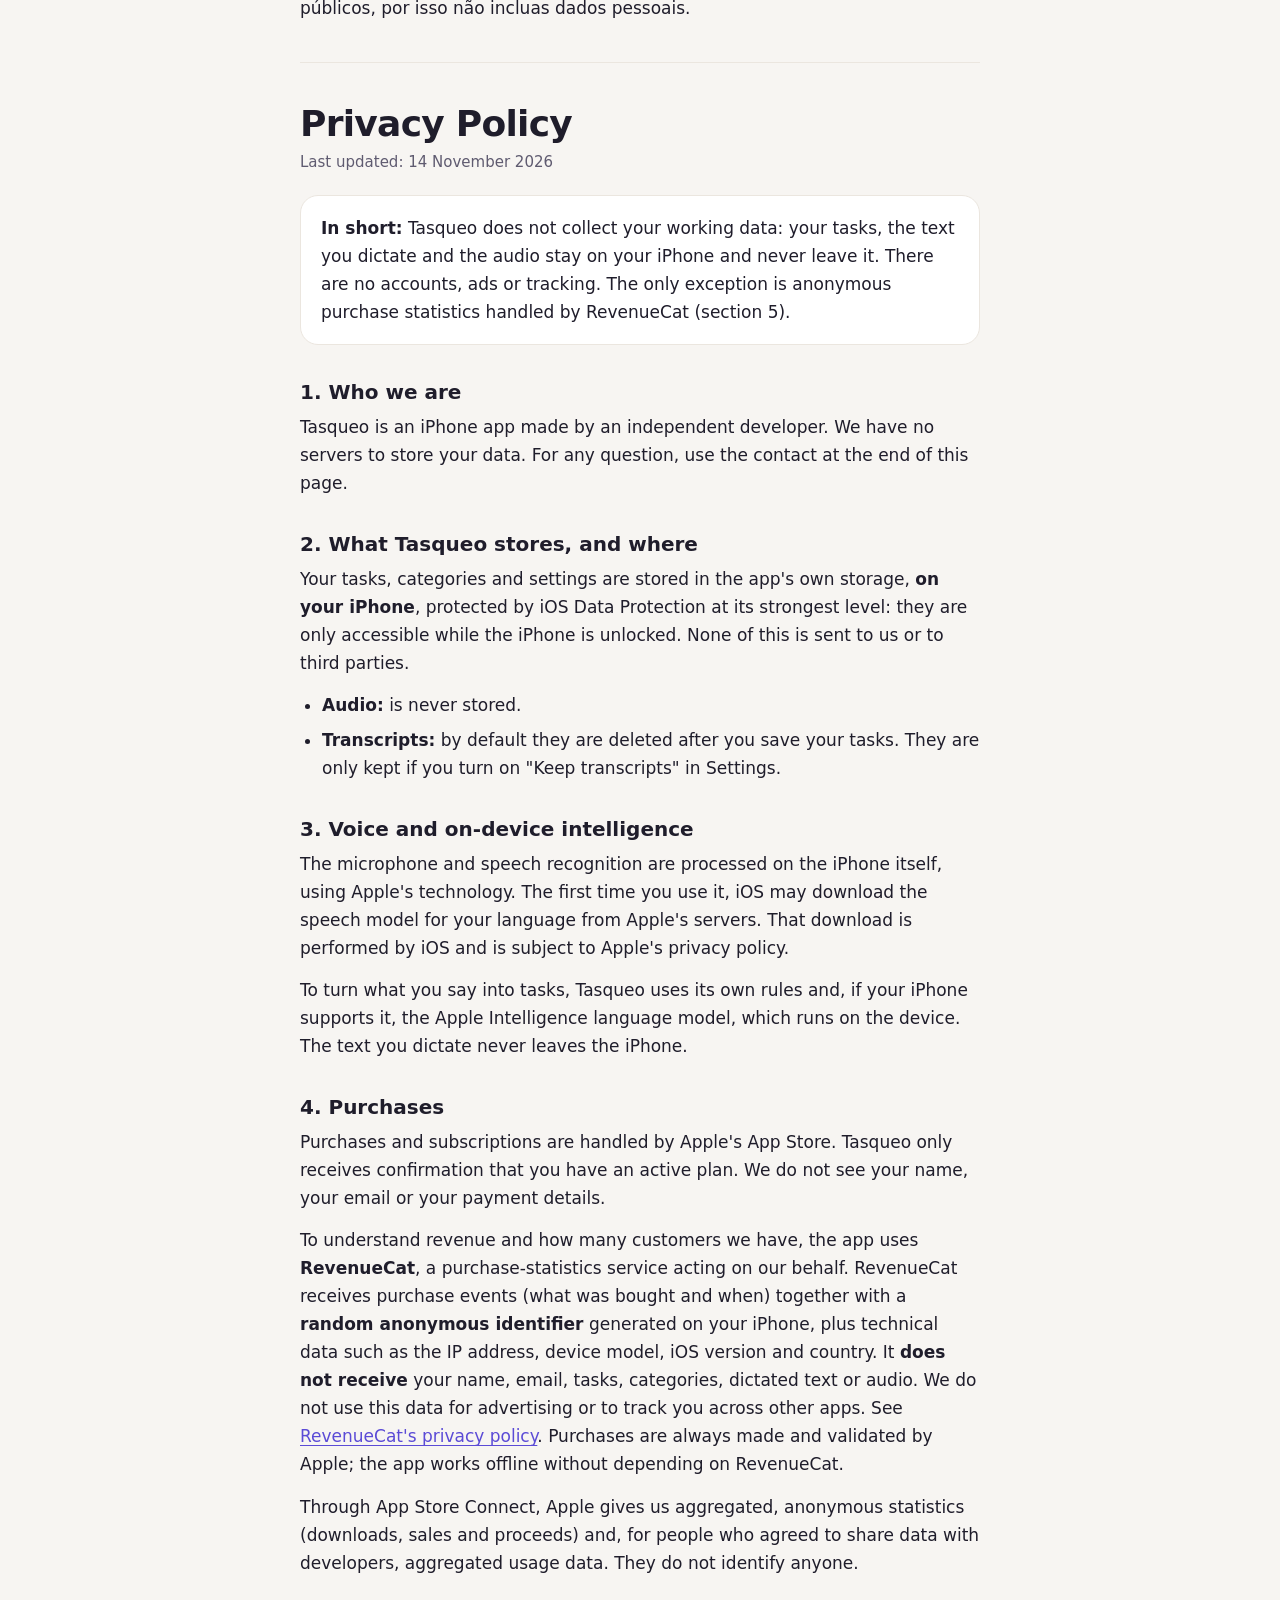
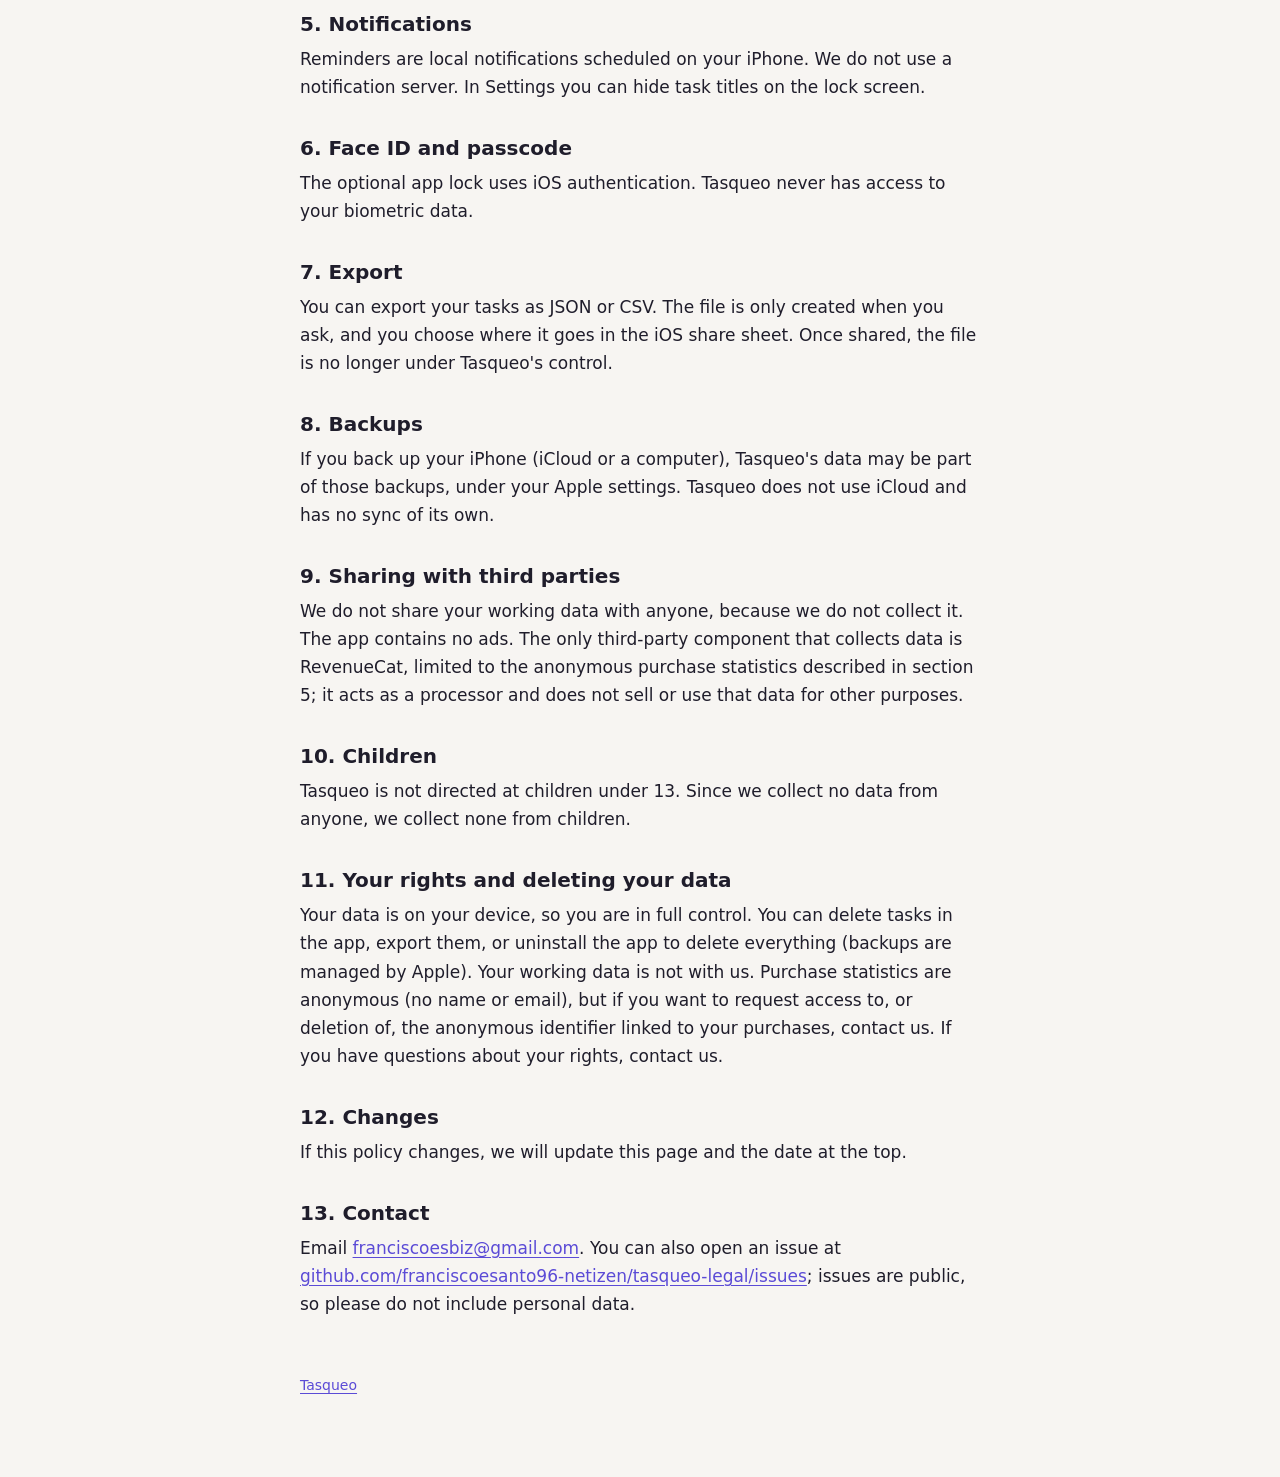
==== commit 35f8682b: "Contacto por e-mail nas páginas de privacidade e termos (pt e en) Co-Authored-By: Claude Sonnet 5.5 " ====
--- a/privacy.html
+++ b/privacy.html
@@ -67,7 +67,7 @@
     <p>Se esta política mudar, atualizamos esta página e a data no topo.</p>
 
     <h2>13. Contacto</h2>
-    <p>Abre um tópico em <a href="https://github.com/franciscoesanto96-netizen/tasqueo-legal/issues">github.com/franciscoesanto96-netizen/tasqueo-legal/issues</a>. Os tópicos são públicos, por isso não incluas dados pessoais.</p>
+    <p>Escreve para <a href="mailto:franciscoesbiz@gmail.com">franciscoesbiz@gmail.com</a>. Também podes abrir um tópico em <a href="https://github.com/franciscoesanto96-netizen/tasqueo-legal/issues">github.com/franciscoesanto96-netizen/tasqueo-legal/issues</a>; os tópicos são públicos, por isso não incluas dados pessoais.</p>
   </section>
 
   <section class="lang" id="en" lang="en">
@@ -119,7 +119,7 @@
     <p>If this policy changes, we will update this page and the date at the top.</p>
 
     <h2>13. Contact</h2>
-    <p>Open an issue at <a href="https://github.com/franciscoesanto96-netizen/tasqueo-legal/issues">github.com/franciscoesanto96-netizen/tasqueo-legal/issues</a>. Issues are public, so please do not include personal data.</p>
+    <p>Email <a href="mailto:franciscoesbiz@gmail.com">franciscoesbiz@gmail.com</a>. You can also open an issue at <a href="https://github.com/franciscoesanto96-netizen/tasqueo-legal/issues">github.com/franciscoesanto96-netizen/tasqueo-legal/issues</a>; issues are public, so please do not include personal data.</p>
   </section>
 
   <footer><a href="./">Tasqueo</a></footer>
